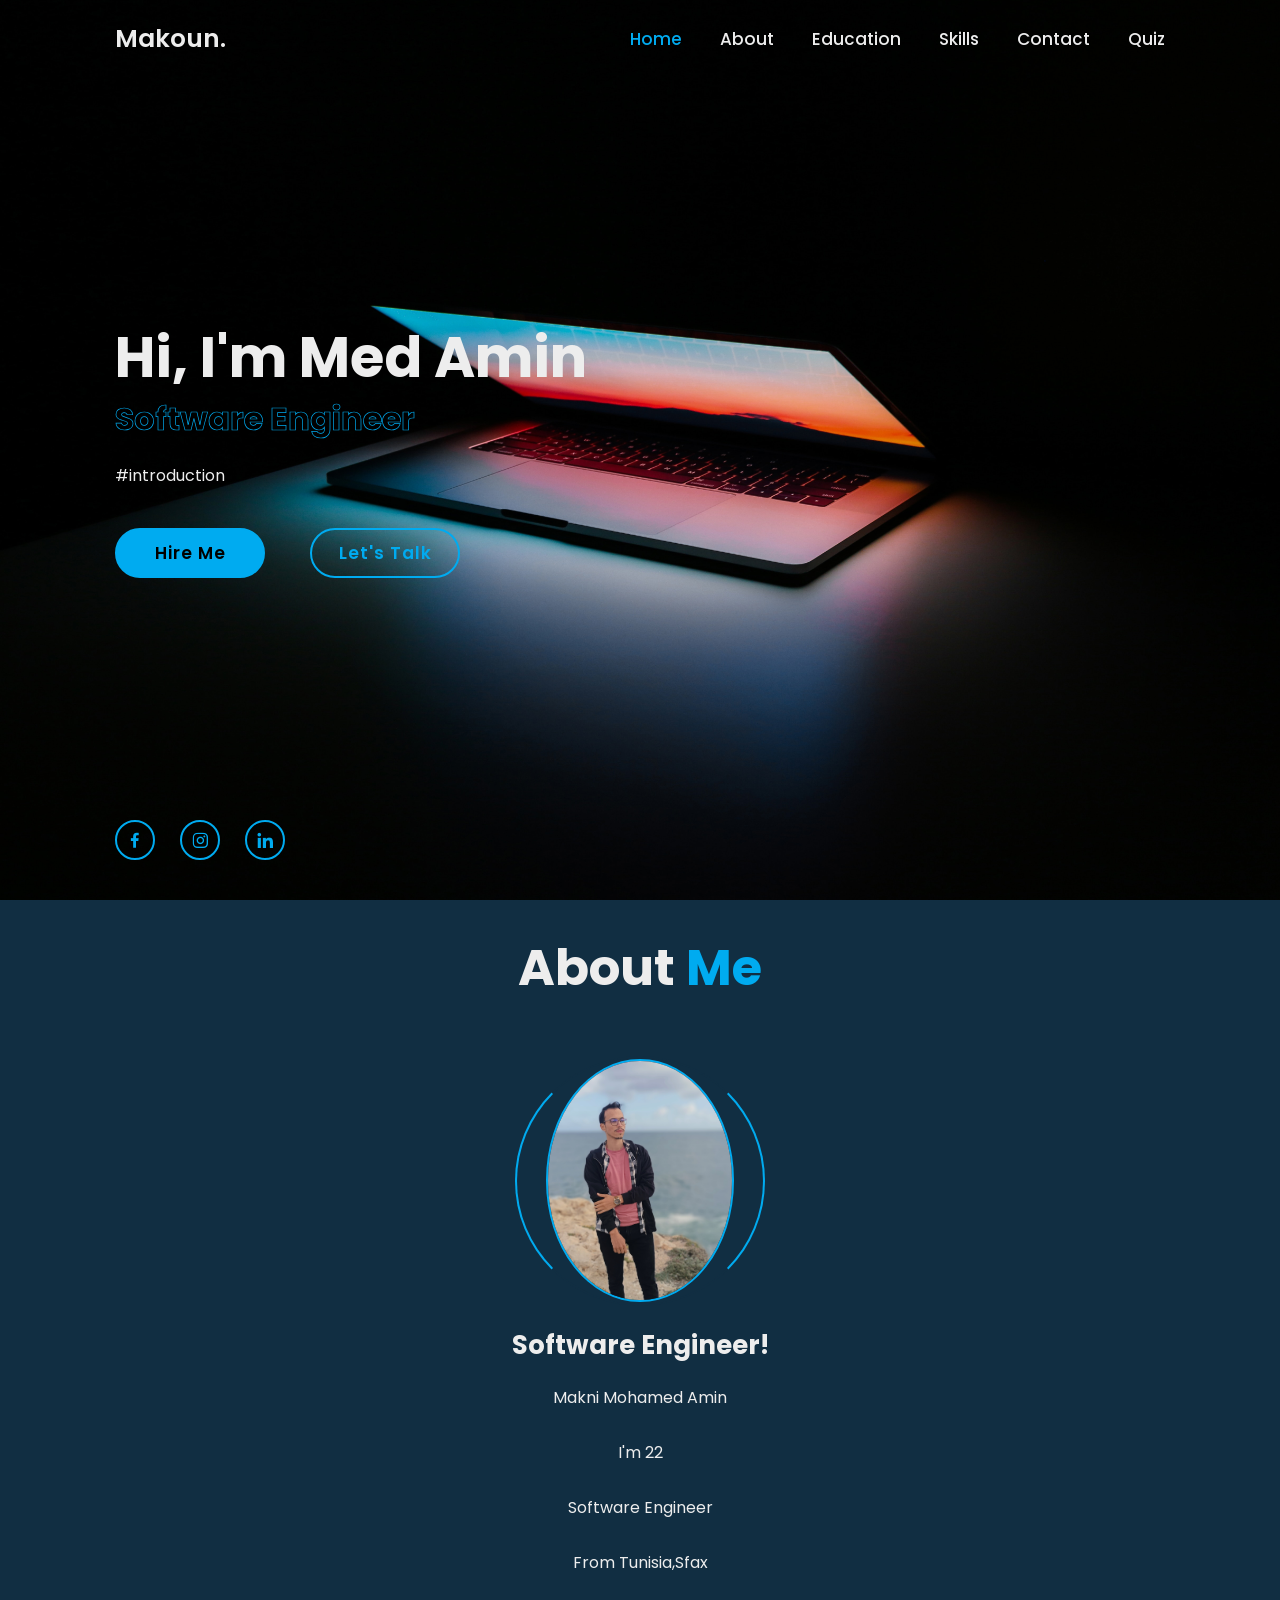
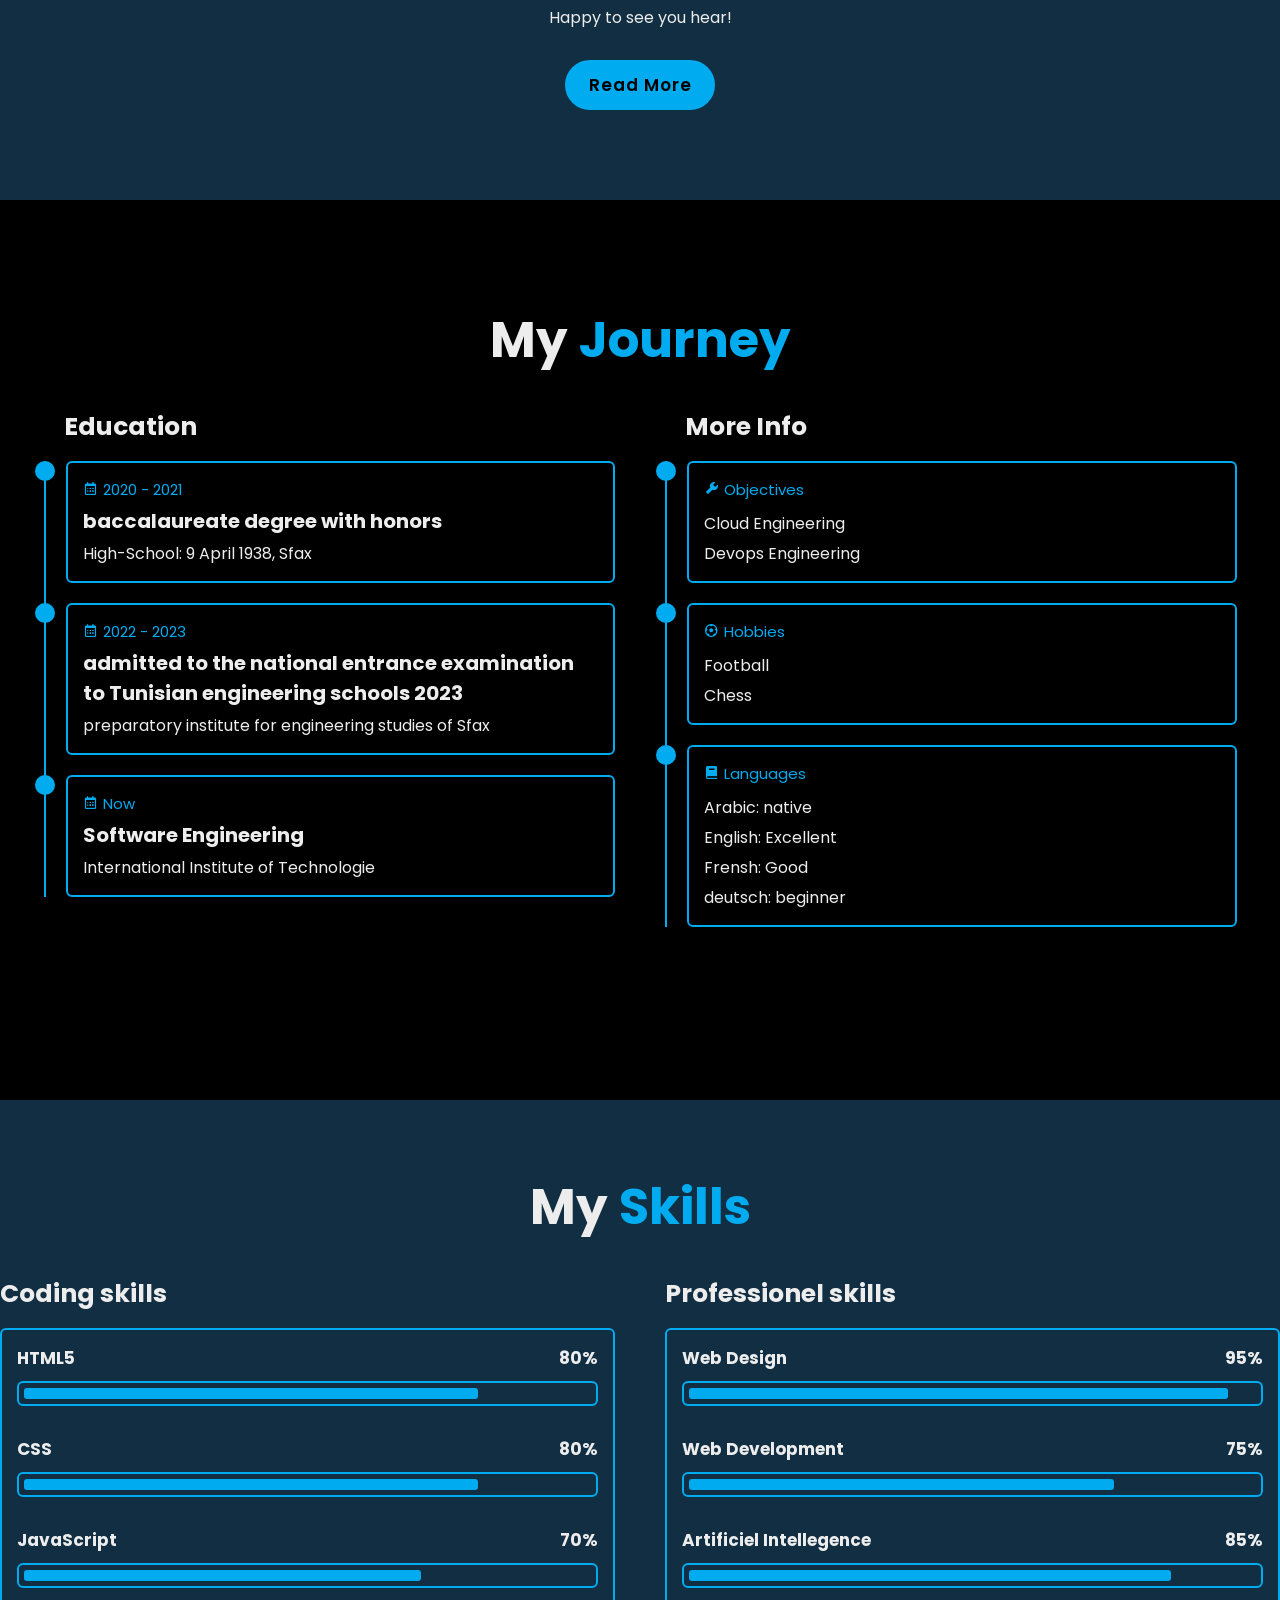
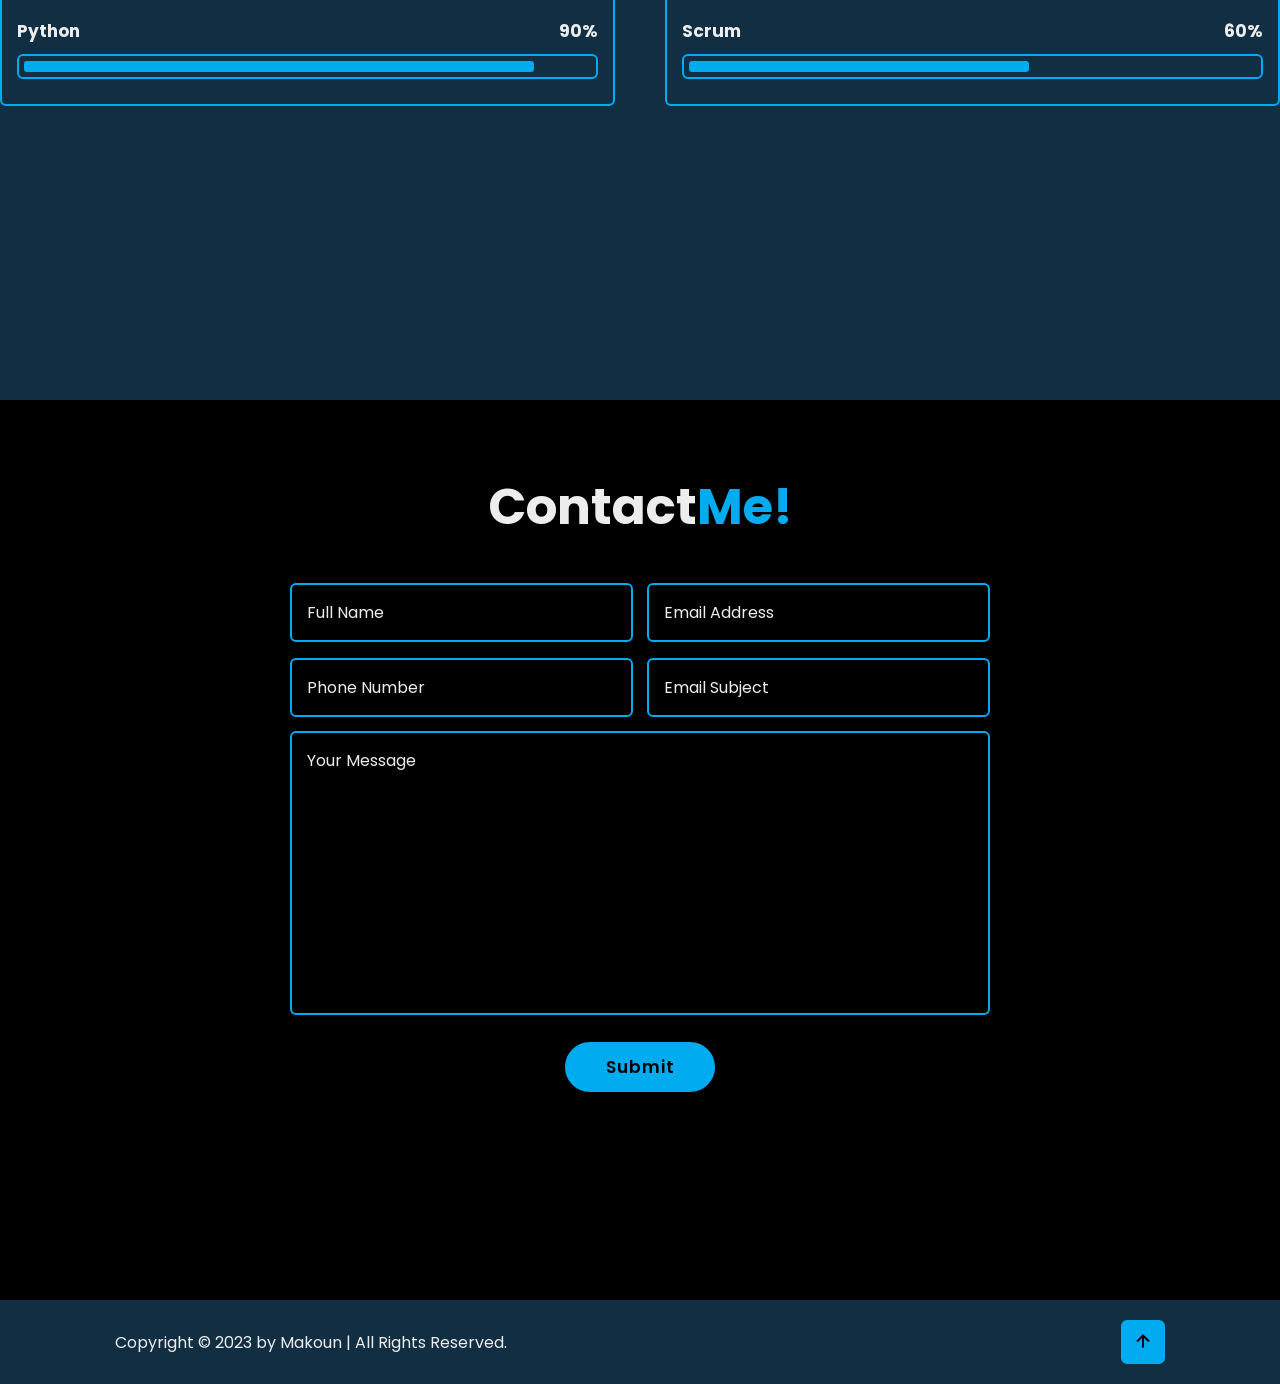
==== index.html @ 3dea0d4f "update main file" ====
<!DOCTYPE html>
<html lang="en">

<head>
    <meta charset="UTF-8">
    <meta name="viewport" content="width=device-width, initial-scale=1.0">
    <title>Portfolio</title>
    <link rel="stylesheet" href="css/style.css">
    <link href='https://unpkg.com/boxicons@2.1.4/css/boxicons.min.css' rel='stylesheet'>
</head>

<body>
    <header class="header">
        <a href="#" class="logo"> Makoun. </a>
        <div class="bx bx-menu" id="menu-icon"></div>
        <nav class="navbar">
            <a href="#home" class="active">Home</a>
            <a href="#about">About</a>
            <a href="#education">Education</a>
            <a href="#skills">Skills</a>
            <a href="#contact">Contact</a>
            <a href="html/quiz.html">Quiz</a>
        </nav>
    </header>
    <section class="home" id="home">
        <div class="home-content">
            <h1>Hi, I'm <span>Med Amin</span></h1>
            <div class="text-animate">
                <h3>Software Engineer</h3>
                <p>#introduction</p>
                <div class="btn-box">
                    <a href="https://www.linkedin.com/in/med-amin-makni-776707230/" class="btn">Hire Me</a>
                    <a href="https://www.facebook.com/mohamedamin.makni.319/" class="btn">Let's Talk</a>
                </div>
            </div>
        </div>
        <div class="home-sci">
            <a href="https://www.facebook.com/mohamedamin.makni.319/"><i class='bx bxl-facebook'></i></a>
            <a href="https://www.instagram.com/makni_med_amin/"><i class='bx bxl-instagram'></i></a>
            <a href="https://www.linkedin.com/in/med-amin-makni-776707230/"><i class='bx bxl-linkedin'></i></a>
        </div>
    </section>

    <section class="about" id="about">
        <h2 class="heading">About <span>Me</span></h2>
        <div class="about-img">
            <img src="image/me.jpg" alt="">
            <span class="circle-spin"></span>
        </div>
        <div class="about-content">
            <h3>Software Engineer!</h3>
            <p>Makni Mohamed Amin</p>
            <p>I'm 22</p>
            <p>Software Engineer</p>
            <p>From Tunisia,Sfax</p>
            <p>Happy to see you hear!</p>
            <div class="btn-box btns">
                <a href="https://www.facebook.com/mohamedamin.makni.319/" class="btn">Read More</a>
            </div>
        </div>
    </section>
    <section class="education" id="education">
        <h2 class="heading">My <span>Journey</span></h2>
        <div class="education-row">
            <div class="education-column">
                <h2 class="title">Education</h2>
                <div class="education-box">

                    <div class="education-content">
                        <div class="content">
                            <div class="year"><i class='bx bx-calendar'></i>2020 - 2021</div>
                            <h3>baccalaureate degree with honors</h3>
                            <p>High-School: 9 April 1938, Sfax </p>
                        </div>
                    </div>

                    <div class="education-content">
                        <div class="content">
                            <div class="year"><i class='bx bx-calendar'></i>2022 - 2023</div>
                            <h3>admitted to the national entrance examination to Tunisian engineering schools 2023</h3>
                            <p>preparatory institute for engineering studies of Sfax </p>
                        </div>
                    </div>


                    <div class="education-content">
                        <div class="content">
                            <div class="year"><i class='bx bx-calendar'></i>Now</div>
                            <h3>Software Engineering</h3>
                            <p>International Institute of Technologie</p>
                        </div>
                    </div>

                </div>
            </div>

                <div class="education-column">
                    <h2 class="title">More Info</h2>
                    <div class="education-box">
                        <div class="education-content">
                            <div class="content">
                                <div class="year"><i class='bx bxs-wrench'></i>Objectives</div>
                                <p>Cloud Engineering</p>
                                <p>Devops Engineering</p>
                            </div>
                        </div>

                        <div class="education-content">
                            <div class="content">
                                <div class="year"> <i class='bx bx-football'></i>Hobbies</div>
                                <p>Football</p>
                                <p>Chess</p>
                            </div>
                        </div>

                        <div class="education-content">
                            <div class="content">
                                <div class="year"><i class='bx bxs-book'></i>Languages</div>
                                <p>Arabic: native</p>
                                <p>English: Excellent</p>
                                <p>Frensh: Good</p>
                                <p>deutsch: beginner</p>
                            </div>
                        </div>
    
        </div>
    </section>
    <section class="skills" id="skills">
        <h2 class="heading">My <span>Skills</span></h2>
        <div class="skills-row">
            <div class="skills-column">
                <h3 class="title">Coding skills</h3>
                <div class="skills-box">
                    <div class="skills-content">
                        
                        <div class="progress">
                            <h3>HTML5 <span>80%</span></h3>
                            <div class="bar"><span></span></div>
                        </div>

                        <div class="progress">
                            <h3>CSS<span>80%</span></h3>
                            <div class="bar"><span></span></div>
                        </div>

                        <div class="progress">
                            <h3>JavaScript<span>70%</span></h3>
                            <div class="bar"><span></span></div>
                        </div>

                        <div class="progress">
                            <h3>Python<span>90%</span></h3>
                            <div class="bar"><span></span></div>
                        </div>

                    </div>
                </div>
            </div>

            <div class="skills-column">
                <h3 class="title">Professionel skills</h3>
                <div class="skills-box">
                    <div class="skills-content">
                        
                        <div class="progress">
                            <h3>Web Design<span>95%</span></h3>
                            <div class="bar"><span></span></div>
                        </div>

                        <div class="progress">
                            <h3>Web Development<span>75%</span></h3>
                            <div class="bar"><span></span></div>
                        </div>

                        <div class="progress">
                            <h3>Artificiel Intellegence<span>85%</span></h3>
                            <div class="bar"><span></span></div>
                        </div>

                        <div class="progress">
                            <h3>Scrum<span>60%</span></h3>
                            <div class="bar"><span></span></div>
                        </div>

                    </div>
                </div>
            </div>    

        </div>
    </section>
    <section class="contact" id="contact">
        <h2 class="heading">Contact<span>Me!</span></h2>
        <form action="#">
            <div class="input-box">
                <div class="input-field">
                    <input id="Full Name" type="text" placeholder="Full Name" required>
                    <span class="focus"></span>
                </div>

                <div class="input-field">
                    <input id="Email Address" type="text" placeholder="Email Address" required>
                    <span class="focus"></span>
                </div>
            </div>

            <div class="input-box">
                <div class="input-field">
                    <input id="Phone Number" type="number" placeholder="Phone Number" required>
                    <span class="focus"></span>
                </div>

                <div class="input-field">
                    <input id="Email Subject" type="text" placeholder="Email Subject" required>
                    <span class="focus"></span>
                </div>
            </div>
            <div class="textarea-field">
                <textarea id="Your Message" cols="30" rows="10" placeholder="Your Message" required></textarea>
                <span class="focus"></span>
            </div>    
                <div class="btn-box btns">
                    <a onclick="submitForm()" class="btn">Submit</a>
                </div>
            
        </form>
    </section>
    <footer class="footer">
        <div class="footer-text">
            <p>Copyright &copy; 2023 by Makoun | All Rights Reserved.</p>
        </div>
        <div class="footer-iconTop">
            <a href="#"><i class='bx bx-up-arrow-alt'></i></a>
        </div>
    </footer>

    <script src="js/script.js"></script>
</body>
</html>
---- css/style.css ----
@import url('https://fonts.googleapis.com/css2?family=poppins:wght@300;400;500;600;700;800;900&display=swap');

* {
    margin: 0;
    font-family: 'poppins', sans-serif;
    padding: 0;
    box-sizing: border-box;
    text-decoration: none;
    border: none;
    outline: none;
    scroll-behavior: smooth;
}

/*def colors*/
:root {
    --bg-color:black ;
    --second-bg-color: #112e42;
    --text-color: #ededed;
    --main-color: #00abf0;
}
html {
    font-size: 62.5%;
    overflow-x: hidden;
}
body {
    background-color: var(--bg-color);
    color: var(--text-color);
}
.header {
    position: fixed;
    top: 0;
    left: 0;
    width: 100%;
    padding: 20px 9%;
    background: transparent;
    display: flex;
    justify-content: space-between;
    align-items: center;
    z-index: 100;
    transition: .3s;
}
.header.sticky{
    background:rgb(238, 6, 76) ;
}
.logo {
    font-size: 25px;
    color: var(--text-color);
    font-weight: 600;
}
.navbar a {
    font-size: 17px;
    color: var(--text-color);
    font-weight: 500;
    margin-left: 35px;
    transition: .3s;
}
.navbar a:hover,
.navbar a.active {
    color: var(--main-color);
}

#menu-icon {
    font-size: 36px;
    color: var(--text-color);
    cursor: pointer;
    display: none;
}

section {
    min-height: 100vh;
    padding: 100px 9% 20;
}

.home {
    display: flex;
    align-items: center;
    padding: 0 9%;
    background: url('../image/bg.jpg') no-repeat;
    background-size: cover;
    background-position: center;
}

.home-content {
    max-width: 600px;
}

.home-content h1 {
    font-size: 56px;
    font-weight: 700;
    line-height: 1.3;
}
.home-content h1 span {
    color: var(--text-color);
}

.home-content .text-animate {
    position: relative;
    width: 328px;
}

.home-content .text-animate h3 {
    font-size: 32px;
    font-weight: 700;
    color: transparent;
    -webkit-text-stroke: .7px var(--main-color);
}

.home-content p {
    font-size: 16px;
    margin: 20px 0 40px;
}

.btn-box {
    position: relative;
    display: flex;
    justify-content: space-between;
    width: 345px;
    height: 50px;
}

.btn-box .btn {
    position: relative;
    display: inline-flex;
    justify-content: center;
    align-items: center;
    width: 150px;
    height: 100%;
    background: var(--main-color);
    border: 2px solid var(--main-color);
    border-radius: 80px;
    font-size: 17px;
    font-weight: 600;
    letter-spacing: 1px;
    color: var(--bg-color);
    z-index: 1;
    overflow: hidden;
    transition: .5s;
}

.btn-box .btn:hover {
    color: var(--main-color);
}

.btn-box .btn:nth-child(2) {
    background: transparent;
    color: var(--main-color);
}

.btn-box .btn:nth-child(2)::before {
    background: var(--main-color);
}

.btn-box .btn:nth-child(2):hover {
    color: var(--bg-color);
}

.btn-box .btn::before {
    content: '';
    position: absolute;
    top: 0;
    left: 0;
    width: 0;
    height: 100%;
    background: var(--bg-color);
    z-index: -1;
    transition: .5s;
}

.btn-box .btn:hover::before {
    width: 100%;
}

.home-sci {
    position: absolute;
    bottom: 40px;
    width: 170px;
    display: flex;
    justify-content: space-between;
}

.home-sci a {
    position: relative;
    display: inline-flex;
    justify-content: center;
    align-items: center;
    width: 40px;
    height: 40px;
    background: transparent;
    border: 2px solid var(--main-color);
    border-radius: 50%;
    font-size: 20px;
    color: var(--main-color);
    z-index: 1;
    overflow: hidden;
    transition: .5s;
}

.home-sci a:hover {
    color: var(--bg-color);
}

.home-sci a::before {
    content: '';
    position: absolute;
    top: 0;
    left: 0;
    width: 0;
    height: 100%;
    background: var(--main-color);
    z-index: -1;
    transition: .5s;
}

.home-sci a:hover::before {
    width: 100%;
}

.about {
    display: flex;
    justify-content: center;
    align-items: center;
    flex-direction: column;
    gap: 20px;
    background: var(--second-bg-color);
    padding-bottom: 60px;
}

.heading {
    font-size: 50px;
    margin-bottom: 30px;
    text-align: center;
}

span {
    color: var(--main-color);
}
/*about*/
.about-img {
    position: relative;
    width: 250px;
    height: 250px;
    border-radius: 50%;
    display: flex;
    justify-content: center;
    align-items: center;
}

.about-img img {
    width: 75%;
    border-radius: 50%;
    border: 2px solid var(--main-color);
}

.about-img .circle-spin {
    position: absolute;
    top: 50%;
    left: 50%;
    transform: translate(-50%, -50%) rotate(0);
    width: 100%;
    height: 100%;
    border-radius: 50%;
    border-top: 2px solid var(--second-bg-color);
    border-bottom: 2px solid var(--second-bg-color);
    border-left: 2px solid var(--main-color);
    border-right: 2px solid var(--main-color);
}

.about-content {
    text-align: center;
}

.about-content h3 {
    font-size: 26px;
}

.about-content p {
    font-size: 16px;
    margin: 20px 0 30px;
}
.btn-box.btns{
    display: inline-block;
    width: 150px;
}
.btn-box.btns a::before{
    background: var(--second-bg-color);
}
/*education*/
.education{
    display: flex;
    justify-content: center;
    align-items: center;
    flex-direction: column;
    padding-bottom: 50px;
}
.education .education-row{
    display: flex;
    flex-wrap: wrap;
    gap: 50px;
}
.education .education-column{
    flex:1 1 400px ;
}
.education-column .title{
    font-size: 25px;
    margin: 0 0 15px 20px;
}
.education-column .education-box{
    border-left: 2px solid var(--main-color);
}
.education-box  .education-content {
    position: relative;
    padding-left: 20px;
}
.education-box .education-content::before{
    content: '';
    position: absolute;
    top: 0;
    left:-11px ;
    width: 20px;
    height: 20px;
    background: var(--main-color);
    border-radius: 50%;
}
.education-content .content{
    position: relative;
    padding: 15px;
    border: 2px solid var(--main-color);
    border-radius: 6px;
    margin-bottom: 20px;
    overflow: hidden;
}
.education-content .content::before{
    content: '';
    position: absolute;
    top: 0;
    left: 0;
    width: 0;
    height: 100%;
    background: var(--second-bg-color);
    z-index: -1;
    transition: .5s;
}
.education-content .content:hover::before{
    width: 100%;
}
.education-content .content .year{
    font-size: 15px;
    color: var(--main-color);
    padding-bottom: 5px;
}
.education-content .content .year i {
    padding-right: 5px;
}
.education-content .content h3{
    font-size: 20px;
}
.education-content .content p{
    font-size: 16px;
    padding-top: 5px;
}
/*skills*/
.skills{
    padding-top: 70px;
    padding-bottom: 50px;
    background: var(--second-bg-color);
}
.skills .skills-row{
    display: flex;
    flex-wrap: wrap;
    gap: 50px;
}
.skills-row .skills-column{
    flex: 1 1 400px;
}
.skills-column .title{
    font-size: 25px;
    margin: 0 0 15px;
}
.skills-box .skills-content{
    position: relative;
    border: 2px solid var(--main-color);
    border-radius: 6px;
    padding: 5px 15px;
    z-index: 1;
    overflow: hidden;
}
.skills-box .skills-content::before{
    content: '';
    position: absolute;
    top: 0;
    left: 0;
    width: 0;
    height: 100%;
    background: var(--bg-color);
    z-index: -1;
    transition: .5s;
}
.skills-box .skills-content:hover::before{
    width: 100%;
}
.skills-content .progress{
    padding: 10px 0;
}
.skills-content .progress h3{
    font-size: 17px;
    display: flex;
    justify-content: space-between;
}
.skills-content .progress h3 span{
    color: var(--text-color)
}
.skills-content .progress .bar{
    height: 25px;
    border-radius: 6px;
    border: 2px solid var(--main-color);
    padding: 5px;
    margin: 10px 0;
}
.skills-content .progress .bar span{
    display: block;
    height: 100%;
    border-radius: 3px;
    background: var(--main-color) ;
}
.skills-column:nth-child(1) .skills-content .progress:nth-child(1) .bar span{
    width: 80%; ;
}
.skills-column:nth-child(1) .skills-content .progress:nth-child(2) .bar span{
    width: 80%; ;
}
.skills-column:nth-child(1) .skills-content .progress:nth-child(3) .bar span{
    width: 70%; ;
}
.skills-column:nth-child(1) .skills-content .progress:nth-child(4) .bar span{
    width: 90%; ;
}
.skills-column:nth-child(2) .skills-content .progress:nth-child(1) .bar span{
    width: 95% ;
}
.skills-column:nth-child(2) .skills-content .progress:nth-child(2) .bar span{
    width: 75%; ;
}
.skills-column:nth-child(2) .skills-content .progress:nth-child(3) .bar span{
    width: 85%; ;
}
.skills-column:nth-child(2) .skills-content .progress:nth-child(4) .bar span{
    width: 60%; ;
}
/*contact*/
.contact{
   padding-top: 70px;
}
.contact form {
    max-width: 700px;
    margin: 0 auto;
    text-align: center;
}
.contact form .input-box{
    position: relative;
    display: flex;
    justify-content: space-between;
    flex-wrap: wrap;
}
.contact form .input-box .input-field {
    position: relative;
    width: 49%;
    margin: 8px 0;
}
.contact form .input-box .input-field input,.contact form .textarea-field textarea{
    width: 100%;
    height: 100%;
    padding: 15px;
    font-size: 16px;
    color: var(--text-color);
    background: transparent;
    border-radius: 6px;
    border: 2px solid var(--main-color);
}
.contact form .input-box .input-field input::placeholder,.contact form .textarea-field textarea::placeholder{
color: var(--text-color);
}
.contact form .focus{
    position: absolute;
    top: 0;
    left: 0;
    width: 0;
    height: 100%;
    background: var(--second-bg-color);
    border-radius: 6px;
    z-index: -1;
    transition: .5s;
}
.contact form .input-box .input-field input:focus~.focus,
.contact form .input-box .input-field input:valid~.focus,
.contact form .textarea-field textarea:focus~.focus,
.contact form .textarea-field textarea:valid~.focus{
    width: 100%;
}
.contact form .textarea-field{
    position: relative;
    margin: 6px 0 27px;
    display: flex;
} 
.contact form .textarea-field textarea{
    resize: none;
}
.contact form .btn-box.btns .btn{
    cursor: pointer;
}
.footer{
    display: flex;
    justify-content: space-between;
    align-items: center;
    flex-wrap: wrap;
    padding: 20px 9%;
    background: var(--second-bg-color);
}
.footer-text p {
    font-size: 16px;
}
.footer-iconTop a {
    position: relative;
    display: inline-flex;
    justify-content: center;
    align-items: center;
    padding: 8px;
    background: var(--main-color);
    border: 2px solid var(--main-color);
    border-radius: 6px;
    z-index: 1;
    overflow: hidden;
}
.footer-iconTop a i {
    font-size: 24px;
    color: var(--bg-color);
}
.footer-iconTop a::before{
    content: '';
    position: absolute;
    top: 0;    
    left: 0;
    width: 0;
    height: 100%;
    background: var(--second-bg-color);
    z-index: -1;
    transition: .5s;
}
.footer-iconTop a:hover::before{
    width: 100%;
}
.footer-iconTop a:hover i {
    color: var(--main-color);
}

@import url('https://fonts.googleapis.com/css2?family=Poppins:wght@400;500;700&display=swap');

.quiz {
  font-family: 'Poppins', sans-serif;
  background: var(--bg-color);
  display: flex;
  justify-content: center;
  align-items: center;
}

.container {
  width: 1500px;
  height: 500px;
  margin-top: 80px;
  background-color: var(--second-bg-color);
  box-shadow: 0 2px 4px rgba(0, 0, 0, 0.1);
  border-radius: 20px;
  text-align: center;
  font-size: 30px;
  color: var(--text-color);
  padding-top: 70px;
}

h1 {
  text-align: center;
}

.question {
  font-weight: bold;
  margin-bottom: 10px;
}

.options {
  margin-bottom: 20px;
}

.option {
  display: block;
  margin-bottom: 10px;
}

.button {
  display: inline-block;
  padding: 10px 20px;
  background-color:var(--main-color);
  color:var(--text-color);
  border: none;
  cursor: pointer;
  font-size: 16px;
  border-radius: 4px;
  transition: 0.3s;
  margin-right: 10px;
}

.button:hover {
  background-color: #3071a9;
}

.result {
  text-align: center;
  font-weight: bold;
  margin-bottom: 20px;
}

.hide{
  display: none;
}
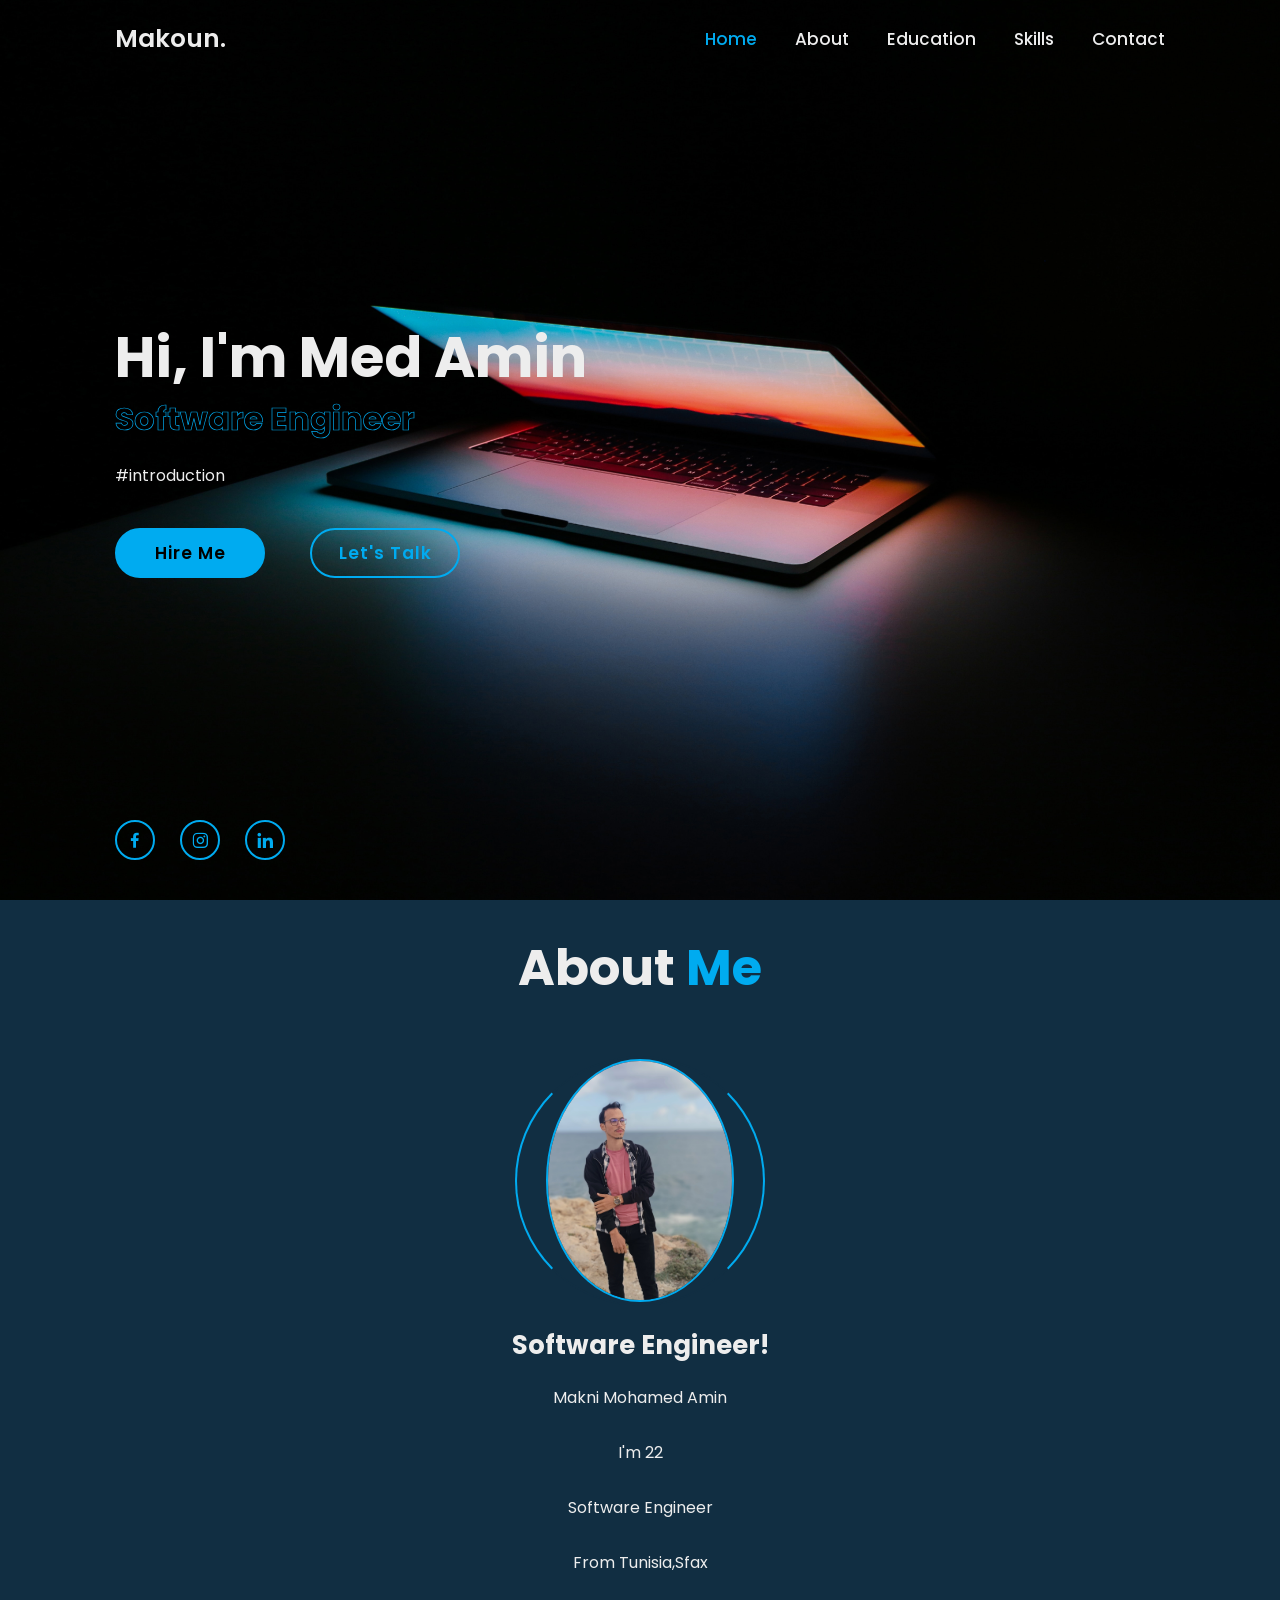
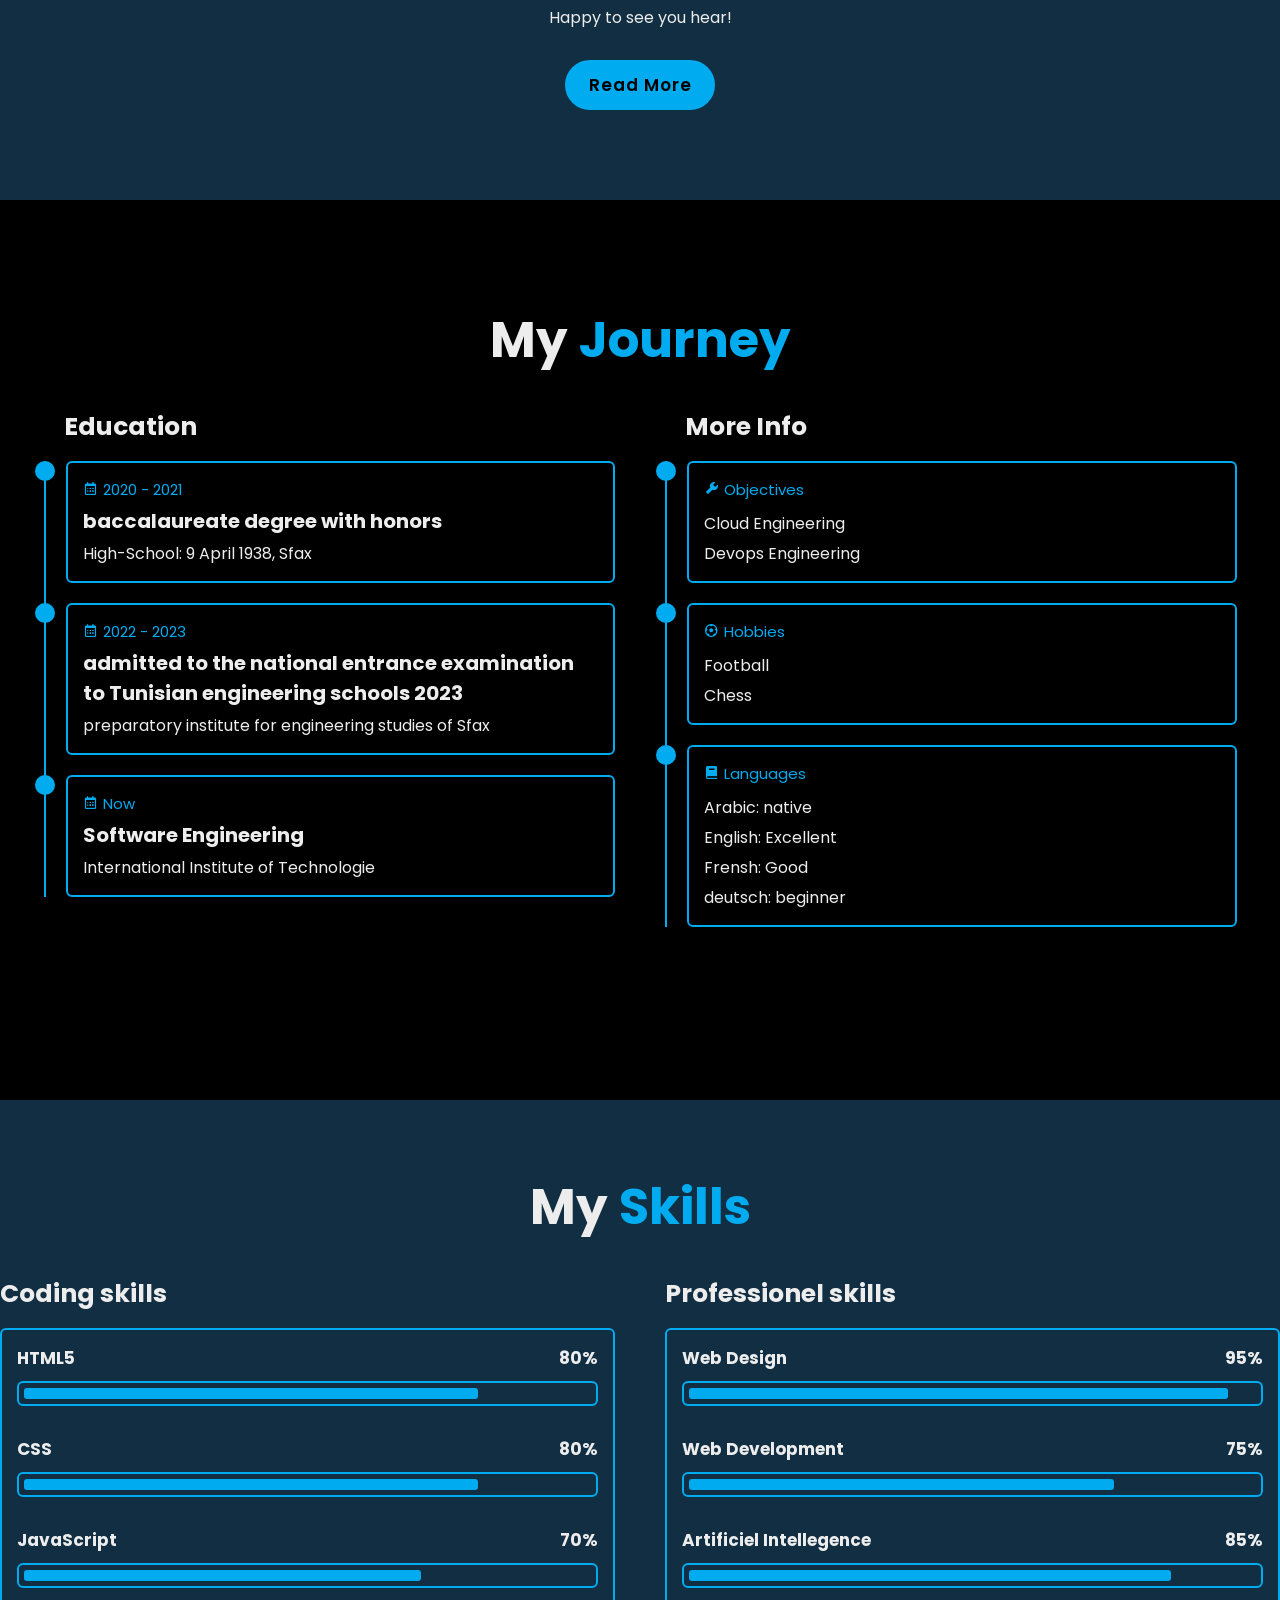
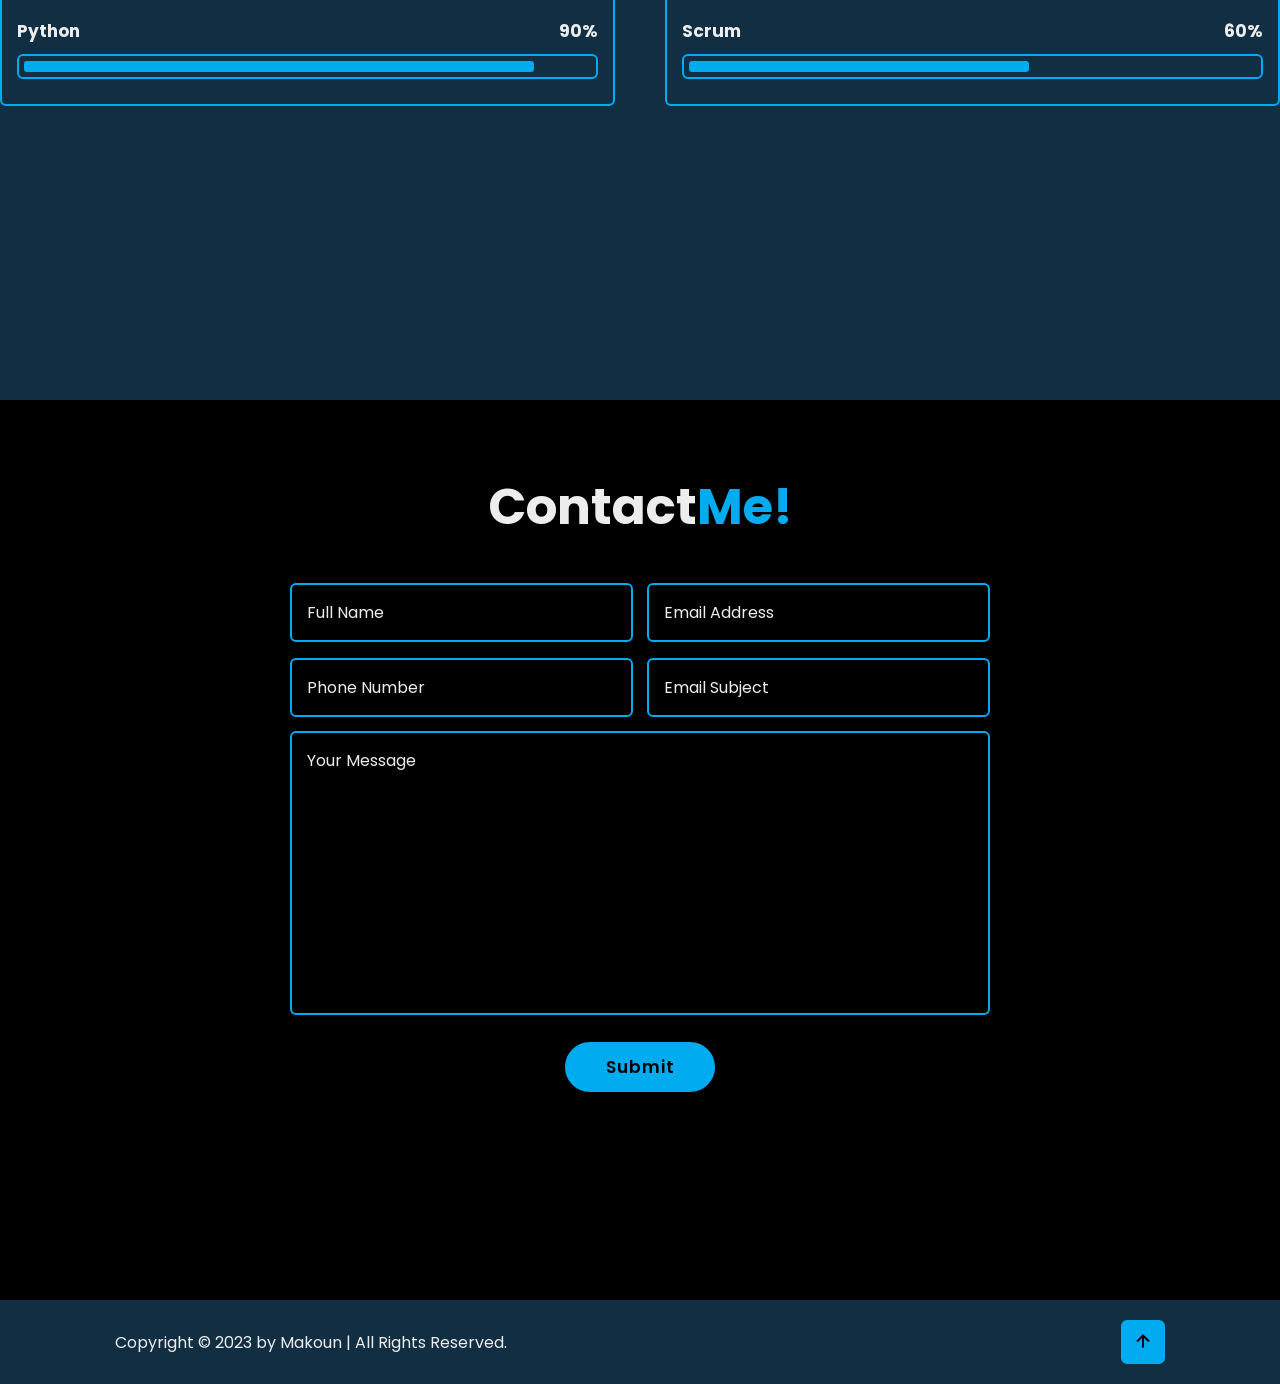
==== commit b39a2a2e: "edit" ====
--- a/index.html
+++ b/index.html
@@ -19,7 +19,6 @@
             <a href="#education">Education</a>
             <a href="#skills">Skills</a>
             <a href="#contact">Contact</a>
-            <a href="html/quiz.html">Quiz</a>
         </nav>
     </header>
     <section class="home" id="home">
